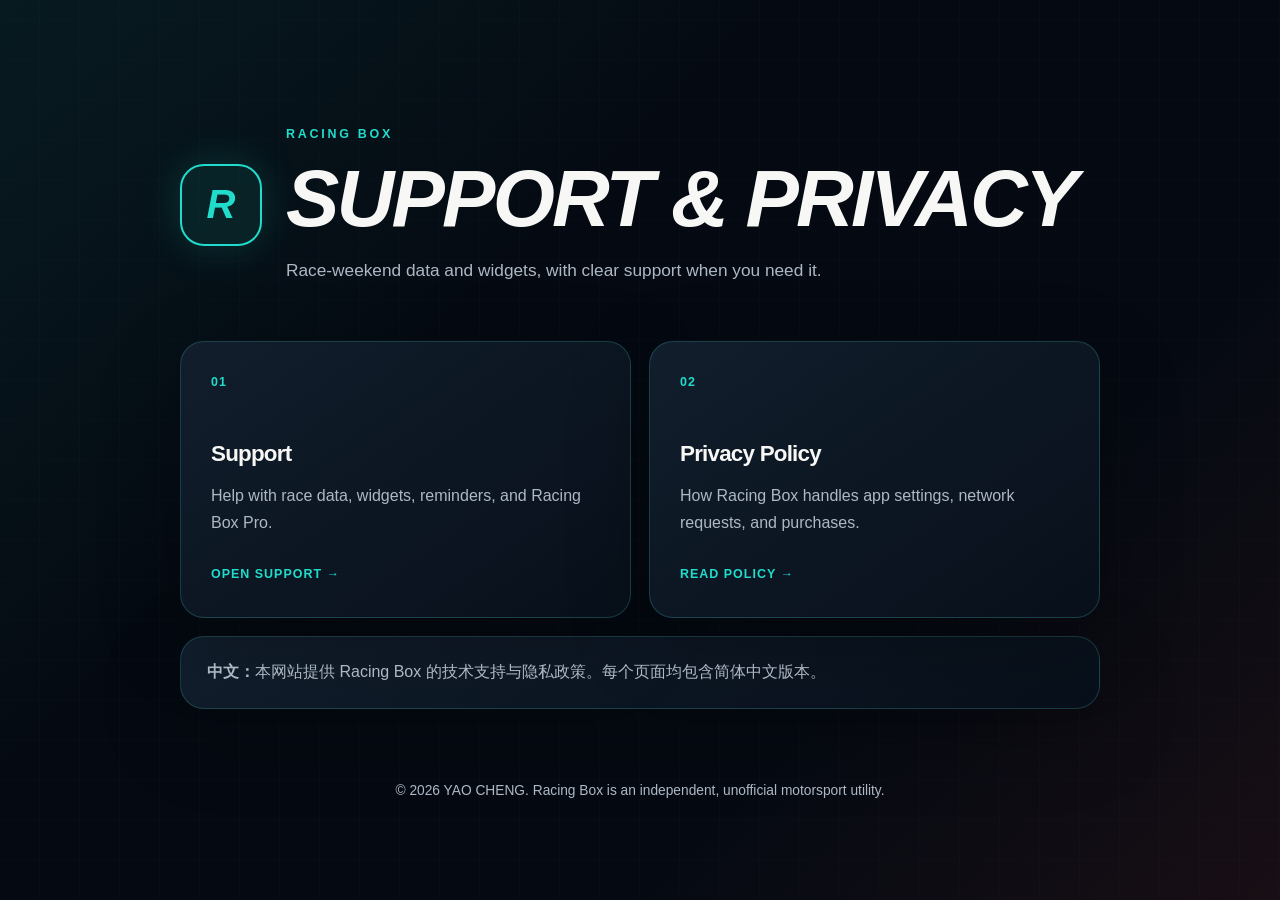
==== index.html @ b0ddeee1 "Publish Racing Box support site" ====
<!doctype html>
<html lang="en">
<head>
  <meta charset="utf-8">
  <meta name="viewport" content="width=device-width, initial-scale=1">
  <meta name="description" content="Official support and privacy information for Racing Box.">
  <title>Racing Box — Support &amp; Privacy</title>
  <link rel="stylesheet" href="styles.css">
</head>
<body>
  <main class="shell">
    <header class="hero">
      <div class="brand-mark" aria-hidden="true">R</div>
      <div>
        <p class="eyebrow">RACING BOX</p>
        <h1>Support &amp; Privacy</h1>
        <p class="lede">Race-weekend data and widgets, with clear support when you need it.</p>
      </div>
    </header>

    <section class="card-grid" aria-label="Resources">
      <a class="resource-card" href="support.html">
        <span class="card-index">01</span>
        <h2>Support</h2>
        <p>Help with race data, widgets, reminders, and Racing Box Pro.</p>
        <span class="card-link">Open support →</span>
      </a>

      <a class="resource-card" href="privacy.html">
        <span class="card-index">02</span>
        <h2>Privacy Policy</h2>
        <p>How Racing Box handles app settings, network requests, and purchases.</p>
        <span class="card-link">Read policy →</span>
      </a>
    </section>

    <section class="language-note">
      <p><strong>中文：</strong>本网站提供 Racing Box 的技术支持与隐私政策。每个页面均包含简体中文版本。</p>
    </section>

    <footer>
      <p>© 2026 YAO CHENG. Racing Box is an independent, unofficial motorsport utility.</p>
    </footer>
  </main>
</body>
</html>
---- styles.css ----
:root {
  color-scheme: dark;
  --background: #050a12;
  --panel: rgba(13, 23, 35, 0.92);
  --panel-strong: #0d1723;
  --line: rgba(79, 230, 214, 0.2);
  --text: #f7f8f5;
  --muted: #aeb8c5;
  --cyan: #21dccb;
  --green: #43de7f;
  --orange: #ff7b20;
  --max-width: 920px;
}

* {
  box-sizing: border-box;
}

html {
  background: var(--background);
}

body {
  margin: 0;
  min-height: 100vh;
  color: var(--text);
  background:
    linear-gradient(135deg, rgba(33, 220, 203, 0.08), transparent 36%),
    linear-gradient(315deg, rgba(255, 66, 54, 0.08), transparent 30%),
    repeating-linear-gradient(90deg, transparent 0 39px, rgba(116, 156, 180, 0.035) 40px),
    repeating-linear-gradient(0deg, transparent 0 39px, rgba(116, 156, 180, 0.035) 40px),
    var(--background);
  font-family: Inter, ui-sans-serif, -apple-system, BlinkMacSystemFont, "SF Pro Display", "Helvetica Neue", Arial, sans-serif;
  line-height: 1.68;
}

a {
  color: var(--cyan);
  text-underline-offset: 0.2em;
}

.shell {
  width: min(calc(100% - 40px), var(--max-width));
  margin: 0 auto;
  padding: 76px 0 44px;
}

.hero {
  display: flex;
  align-items: center;
  gap: 24px;
  padding: 48px 0 56px;
}

.brand-mark {
  display: grid;
  flex: 0 0 auto;
  width: 82px;
  height: 82px;
  place-items: center;
  border: 2px solid var(--cyan);
  border-radius: 24px;
  color: var(--cyan);
  background: rgba(33, 220, 203, 0.08);
  box-shadow: 0 0 40px rgba(33, 220, 203, 0.18);
  font-size: 40px;
  font-style: italic;
  font-weight: 900;
}

.eyebrow {
  margin: 0 0 8px;
  color: var(--cyan);
  font-size: 0.78rem;
  font-weight: 800;
  letter-spacing: 0.22em;
}

h1,
h2 {
  line-height: 1.14;
  letter-spacing: -0.035em;
}

h1 {
  margin: 0;
  font-size: clamp(2.5rem, 9vw, 5rem);
  font-style: italic;
  font-weight: 900;
  text-transform: uppercase;
}

h2 {
  margin: 0 0 12px;
  font-size: 1.4rem;
}

.lede,
.article-header > p:last-child {
  max-width: 680px;
  margin: 12px 0 0;
  color: var(--muted);
  font-size: 1.08rem;
}

.card-grid {
  display: grid;
  grid-template-columns: repeat(2, minmax(0, 1fr));
  gap: 18px;
}

.resource-card,
.content-card,
.language-note {
  border: 1px solid var(--line);
  border-radius: 24px;
  background: linear-gradient(145deg, rgba(18, 31, 46, 0.96), rgba(8, 16, 27, 0.96));
  box-shadow: 0 24px 80px rgba(0, 0, 0, 0.26);
}

.resource-card {
  min-height: 270px;
  padding: 30px;
  color: var(--text);
  text-decoration: none;
  transition: transform 180ms ease, border-color 180ms ease;
}

.resource-card:hover {
  transform: translateY(-4px);
  border-color: rgba(33, 220, 203, 0.55);
}

.resource-card p {
  color: var(--muted);
}

.card-index,
.card-link {
  color: var(--cyan);
  font-size: 0.78rem;
  font-weight: 800;
  letter-spacing: 0.08em;
  text-transform: uppercase;
}

.card-index {
  display: block;
  margin-bottom: 48px;
}

.card-link {
  display: inline-block;
  margin-top: 12px;
}

.language-note {
  margin-top: 18px;
  padding: 22px 26px;
  color: var(--muted);
}

.language-note p {
  margin: 0;
}

.top-nav {
  display: flex;
  justify-content: space-between;
  gap: 24px;
  padding-bottom: 52px;
  font-weight: 750;
}

.top-nav a {
  text-decoration: none;
}

.article-header {
  padding: 24px 0 30px;
}

.article-header h1 {
  font-size: clamp(2.5rem, 8vw, 4.8rem);
}

.language-header {
  margin-top: 72px;
}

.content-card {
  padding: clamp(24px, 5vw, 48px);
}

.content-card section + section {
  margin-top: 40px;
  padding-top: 40px;
  border-top: 1px solid var(--line);
}

.content-card p,
.content-card li {
  color: #d1d8e0;
}

.content-card ol,
.content-card ul {
  padding-left: 1.35em;
}

.content-card li + li {
  margin-top: 8px;
}

.legal-copy h2::before {
  content: "";
  display: inline-block;
  width: 4px;
  height: 1em;
  margin-right: 12px;
  border-radius: 2px;
  background: var(--cyan);
  vertical-align: -0.06em;
}

footer {
  padding: 56px 0 16px;
  color: var(--muted);
  font-size: 0.86rem;
  text-align: center;
}

@media (max-width: 640px) {
  .shell {
    width: min(calc(100% - 28px), var(--max-width));
    padding-top: 36px;
  }

  .hero {
    align-items: flex-start;
    padding-top: 28px;
  }

  .brand-mark {
    width: 58px;
    height: 58px;
    border-radius: 17px;
    font-size: 29px;
  }

  .card-grid {
    grid-template-columns: 1fr;
  }

  .resource-card {
    min-height: 220px;
  }

  .top-nav {
    padding-bottom: 28px;
  }
}
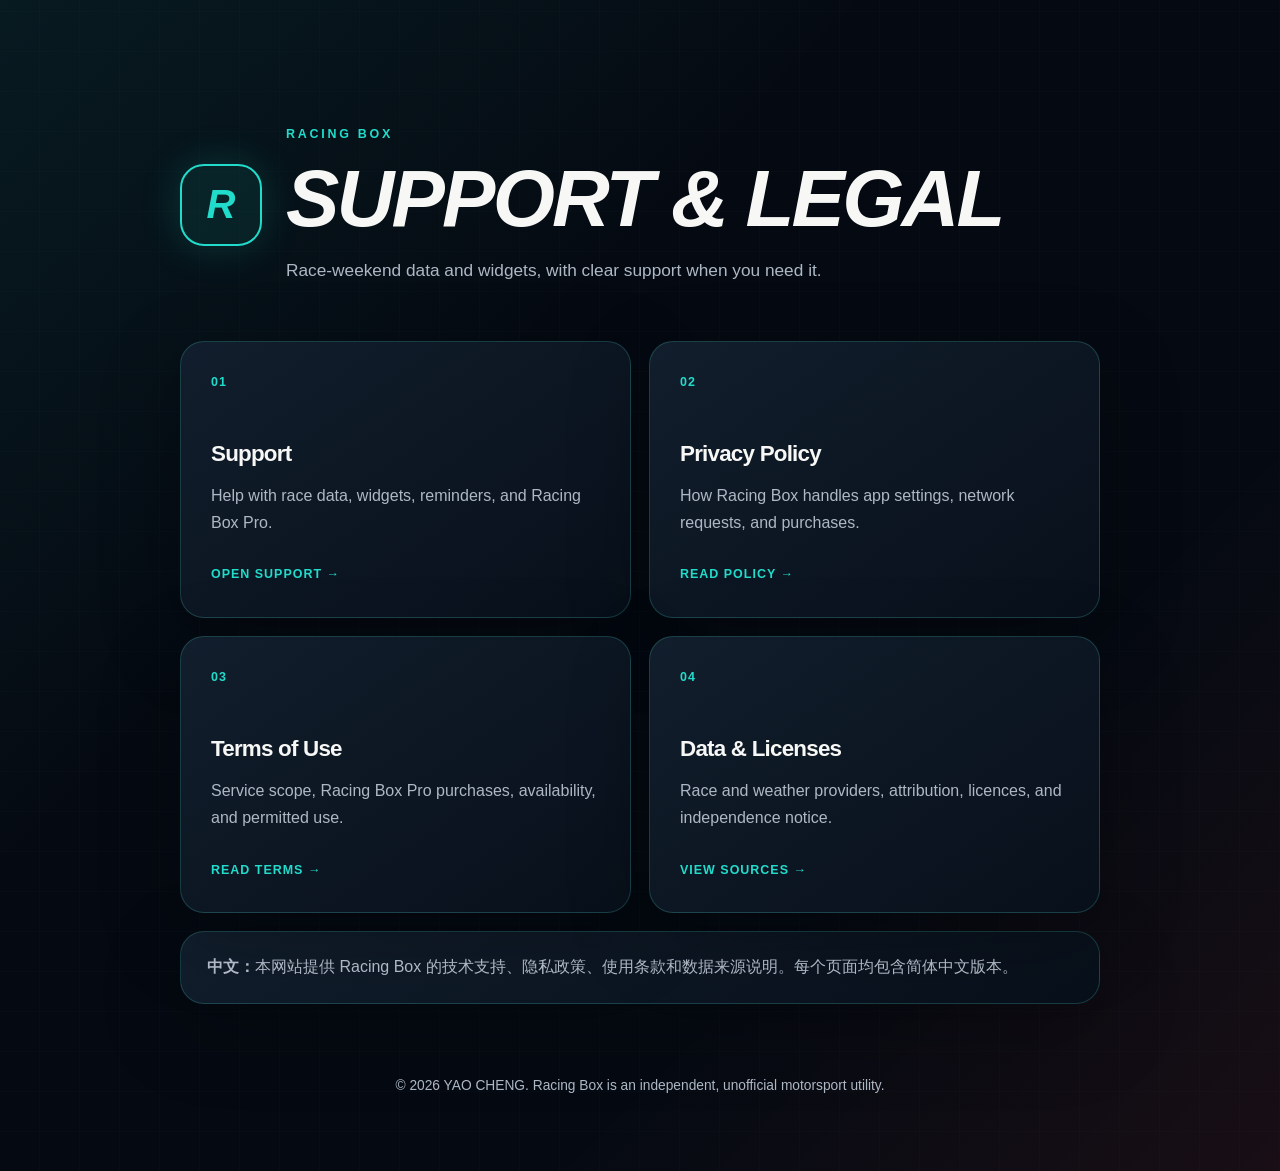
==== commit 1a43ab7b: "Publish terms and data licensing pages" ====
--- a/index.html
+++ b/index.html
@@ -3,8 +3,8 @@
 <head>
   <meta charset="utf-8">
   <meta name="viewport" content="width=device-width, initial-scale=1">
-  <meta name="description" content="Official support and privacy information for Racing Box.">
-  <title>Racing Box — Support &amp; Privacy</title>
+  <meta name="description" content="Official support, privacy, terms, and data information for Racing Box.">
+  <title>Racing Box — Support &amp; Legal</title>
   <link rel="stylesheet" href="styles.css">
 </head>
 <body>
@@ -13,7 +13,7 @@
       <div class="brand-mark" aria-hidden="true">R</div>
       <div>
         <p class="eyebrow">RACING BOX</p>
-        <h1>Support &amp; Privacy</h1>
+        <h1>Support &amp; Legal</h1>
         <p class="lede">Race-weekend data and widgets, with clear support when you need it.</p>
       </div>
     </header>
@@ -32,10 +32,24 @@
         <p>How Racing Box handles app settings, network requests, and purchases.</p>
         <span class="card-link">Read policy →</span>
       </a>
+
+      <a class="resource-card" href="terms.html">
+        <span class="card-index">03</span>
+        <h2>Terms of Use</h2>
+        <p>Service scope, Racing Box Pro purchases, availability, and permitted use.</p>
+        <span class="card-link">Read terms →</span>
+      </a>
+
+      <a class="resource-card" href="data-licenses.html">
+        <span class="card-index">04</span>
+        <h2>Data &amp; Licenses</h2>
+        <p>Race and weather providers, attribution, licences, and independence notice.</p>
+        <span class="card-link">View sources →</span>
+      </a>
     </section>
 
     <section class="language-note">
-      <p><strong>中文：</strong>本网站提供 Racing Box 的技术支持与隐私政策。每个页面均包含简体中文版本。</p>
+      <p><strong>中文：</strong>本网站提供 Racing Box 的技术支持、隐私政策、使用条款和数据来源说明。每个页面均包含简体中文版本。</p>
     </section>
 
     <footer>
--- a/styles.css
+++ b/styles.css
@@ -167,6 +167,7 @@
 .top-nav {
   display: flex;
   justify-content: space-between;
+  flex-wrap: wrap;
   gap: 24px;
   padding-bottom: 52px;
   font-weight: 750;
